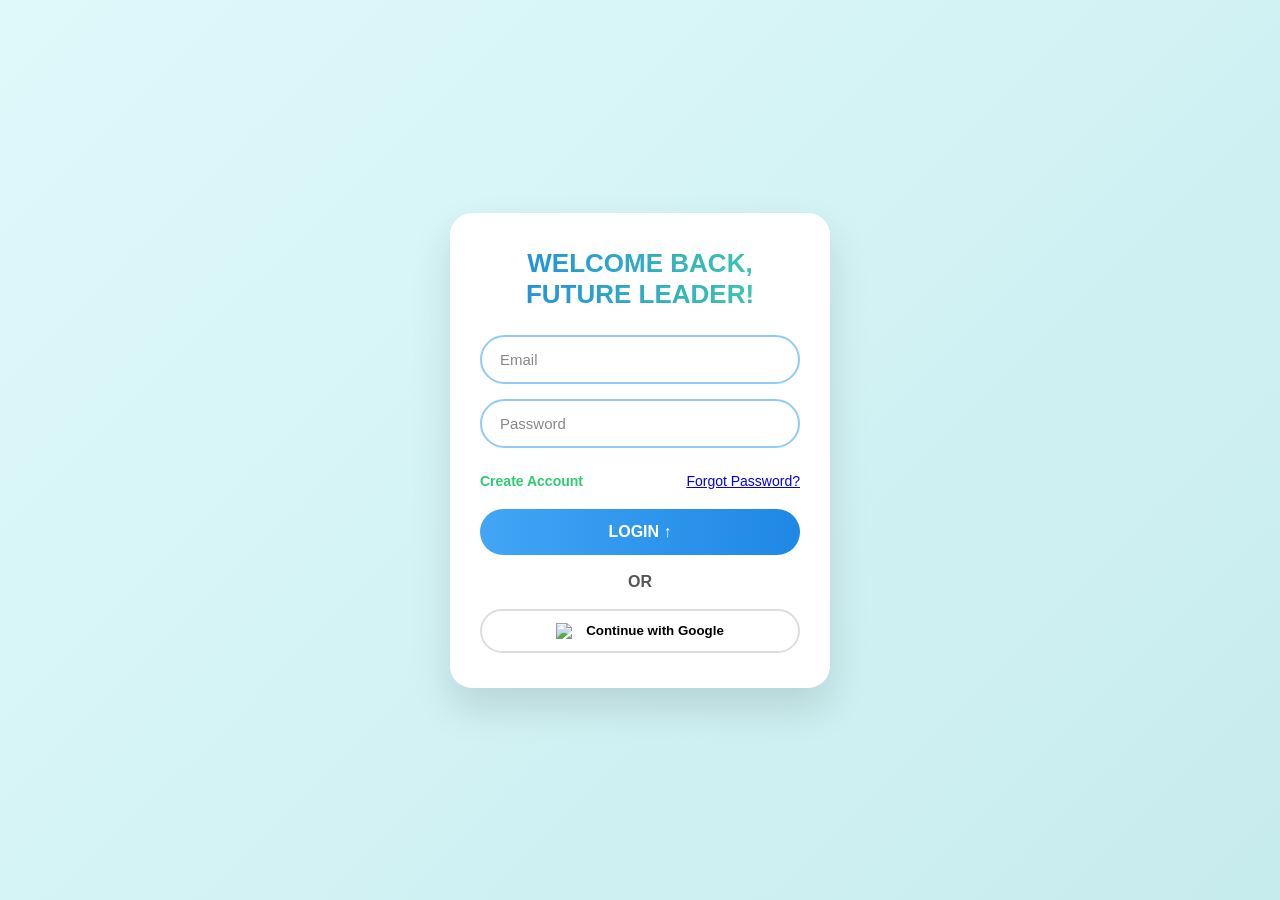
==== index.html @ 82f2adc5 "gamified learning platform" ====
<!DOCTYPE html>
<html lang="en">
<head>
  <meta charset="UTF-8">
  <title>Login | Gamified Learning</title>
  <link rel="stylesheet" href="style.css">
</head>
<body>

<div class="bg">
  <div class="card">
    <h2>WELCOME BACK,<br><span>FUTURE LEADER!</span></h2>

    <form id="loginForm">
      <input type="email" id="email" placeholder="Email" required>
      <input type="password" id="password" placeholder="Password" required>

      <div class="links">
        <a href="register.html" class="create">Create Account</a>
        <a href="forgot.html" class="forgot-link">Forgot Password?</a>
      </div>

      <!-- IMPORTANT: type="submit" -->
      <button type="submit" class="login-btn">LOGIN ↑</button>
    </form>

    <div class="or">OR</div>

    <!-- ✅ FIX: id added -->
    <button class="google" id="googleLoginBtn" type="button">
  <img src="https://cdn-icons-png.flaticon.com/512/2991/2991148.png">
  Continue with Google
</button>

  </div>
</div>

<!-- ✅ FIX: firebase.js MUST be loaded first -->
<script type="module" src="firebase.js"></script>
<script type="module" src="login.js"></script>

</body>
</html>
---- style.css ----
/* ================= RESET ================= */

* {
  margin: 0;
  padding: 0;
  box-sizing: border-box;
  font-family: "Segoe UI", sans-serif;
}

body {
  min-height: 100vh;
  background: linear-gradient(
    to bottom,
    #eaf9ff 0%,
    #eaf9ff 50%,
    #dff3f7 100%
  );
}

/* Center the card perfectly */
.container {
  min-height: 100vh;
  display: flex;
  justify-content: center;
  align-items: center;
}


.bg {
  min-height: 100vh;
  display: flex;
  justify-content: center;
  align-items: center;
  background: linear-gradient(135deg, #dff9fb, #c7ecee);
  position: relative;
  overflow: hidden;
}

/* Floating emojis */


/* ================= CARD ================= */
.card {
  width: 380px;
  background: #ffffff;
  border-radius: 22px;
  padding: 35px 30px;
  text-align: center;

  box-shadow: 0 20px 40px rgba(0, 0, 0, 0.12);
}



/* Card animation */
@keyframes popIn {
  0% {
    transform: scale(0.7);
    opacity: 0;
  }
  100% {
    transform: scale(1);
    opacity: 1;
  }
}

/* ================= HEADING ================= */
.card h2 {
  font-size: 26px;
  font-weight: 800;
  margin-bottom: 25px;
  color: #1e88e5; /* fallback */
  background: linear-gradient(90deg, #1e88e5, #43cea2);
  background-clip: text;
  -webkit-background-clip: text;
  color: transparent;
}


/* ================= INPUTS ================= */
input,
select {
  width: 100%;
  padding: 14px 18px;
  margin-bottom: 15px;
  border-radius: 30px;
  border: 2px solid #90caf9;
  outline: none;
  font-size: 15px;
  transition: 0.3s;
}

/* Placeholder */
input::placeholder {
  color: #888;
  font-weight: 500;
}

/* Hover effect */
input:hover,
select:hover {
  transform: scale(1.03);
}

/* Focus glow */
input:focus,
select:focus {
  border-color: #1e88e5;
  box-shadow: 0 0 10px rgba(30, 136, 229, 0.5);
}

/* Dropdown */
select {
  width: 100%;
  padding: 14px;
  border-radius: 30px;
  border: 2px solid #6ab7ff;
  font-size: 15px;
  outline: none;
  margin-bottom: 15px;
  background: #fff;
}

/* ================= LINKS ================= */
.links {
  display: flex;
  justify-content: space-between;
  margin: 10px 0 20px;
  font-size: 14px;
}

.create {
  color: #2ecc71;
  font-weight: 600;
  text-decoration: none;
}

.forgot {
  color: #e67e22;
  font-weight: 600;
  text-decoration: none;
}

.create:hover,
.forgot:hover {
  text-decoration: underline;
}

/* ================= BUTTON ================= */
.login-btn,
.register-btn {
  width: 100%;
  padding: 14px;
  border: none;
  border-radius: 30px;
  background: linear-gradient(90deg, #42a5f5, #1e88e5);
  color: #fff;
  font-size: 16px;
  font-weight: 700;
  cursor: pointer;
  transition: transform 0.2s, box-shadow 0.2s;
}

.login-btn:hover,
.register-btn:hover {
  transform: translateY(-3px);
  box-shadow: 0 10px 20px rgba(0, 0, 0, 0.25);
}

.login-btn:active,
.register-btn:active {
  transform: scale(0.95);
}

/* ================= OR ================= */
.or {
  margin: 18px 0;
  font-weight: 700;
  color: #555;
}

/* ================= GOOGLE BUTTON ================= */
.google {
  width: 100%;
  padding: 12px;
  border-radius: 30px;
  border: 2px solid #ddd;
  background: #fff;
  display: flex;
  align-items: center;
  justify-content: center;
  gap: 10px;
  font-weight: 600;
  cursor: pointer;
  transition: 0.3s;
}

.google img {
  width: 20px;
}

.google:hover {
  background: #f5f5f5;
}

/* ================= ERROR MESSAGE ================= */
.error {
  color: red;
  font-size: 14px;
  margin-bottom: 10px;
  animation: shake 0.4s;
}

@keyframes shake {
  0% {
    transform: translateX(0);
  }
  25% {
    transform: translateX(-5px);
  }
  50% {
    transform: translateX(5px);
  }
  75% {
    transform: translateX(-5px);
  }
  100% {
    transform: translateX(0);
  }
}

/* ================= REGISTER FOOTER ================= */
.footer-text {
  margin-top: 15px;
  font-size: 14px;
}

.footer-text a {
  color: #1e88e5;
  font-weight: 600;
  text-decoration: none;
}

.footer-text a:hover {
  text-decoration: underline;
}

/* ================= RESPONSIVE ================= */
@media (max-width: 450px) {
  .card {
    width: 90%;
    padding: 30px 20px;
  }
}

.btn {
  width: 100%;
  padding: 14px;
  margin-top: 15px;
  border: none;
  border-radius: 30px;
  font-size: 16px;
  font-weight: 600;
  cursor: pointer;
  color: white;
  background: linear-gradient(90deg, #4facfe, #00f2fe);
  box-shadow: 0 8px 20px rgba(79, 172, 254, 0.4);
  transition: all 0.3s ease;
}

.btn:hover {
  transform: translateY(-2px);
  box-shadow: 0 12px 25px rgba(79, 172, 254, 0.6);
}

.btn:active {
  transform: scale(0.98);
}
.btn {
  margin-bottom: 18px; /* Create Account button keezha space */
}

.login-text {
  margin-top: 10px; /* text mela space */
}
html {
  background: #eaf9ff;
}
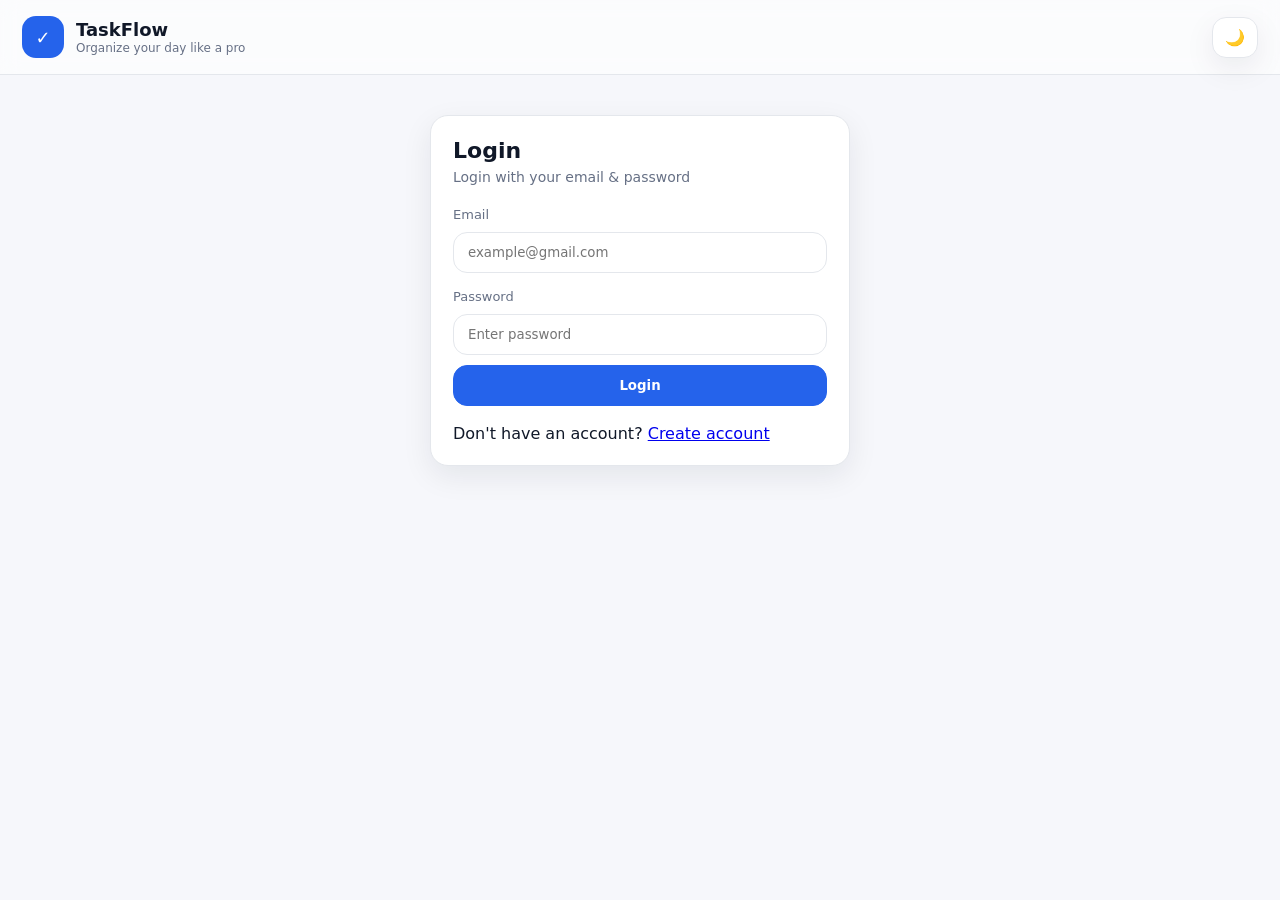
==== commit 9cfb5fe9: "taskflow" ====
--- a/index.html
+++ b/index.html
@@ -1,43 +1,50 @@
 <!DOCTYPE html>
 <html lang="en">
 <head>
-  <meta charset="UTF-8">
-  <title>Login | Gamified Learning</title>
-  <link rel="stylesheet" href="style.css">
+  <meta charset="UTF-8" />
+  <meta name="viewport" content="width=device-width, initial-scale=1.0" />
+  <title>TaskFlow | Login</title>
+  <link rel="stylesheet" href="style.css" />
 </head>
 <body>
+  <header class="topbar">
+    <div class="brand">
+      <div class="logo">✓</div>
+      <div>
+        <h1>TaskFlow</h1>
+        <p>Organize your day like a pro</p>
+      </div>
+    </div>
 
-<div class="bg">
-  <div class="card">
-    <h2>WELCOME BACK,<br><span>FUTURE LEADER!</span></h2>
+    <button class="theme-btn" id="themeToggle" title="Toggle Theme">
+      🌙
+    </button>
+  </header>
 
-    <form id="loginForm">
-      <input type="email" id="email" placeholder="Email" required>
-      <input type="password" id="password" placeholder="Password" required>
+  <main class="auth-wrap">
+    <section class="card auth-card">
+      <h2>Login</h2>
+      <p class="muted">Login with your email & password</p>
 
-      <div class="links">
-        <a href="register.html" class="create">Create Account</a>
-        <a href="forgot.html" class="forgot-link">Forgot Password?</a>
-      </div>
+      <form id="loginForm" class="form">
+        <label>Email</label>
+        <input type="email" id="email" placeholder="example@gmail.com" required />
 
-      <!-- IMPORTANT: type="submit" -->
-      <button type="submit" class="login-btn">LOGIN ↑</button>
-    </form>
+        <label>Password</label>
+        <input type="password" id="password" placeholder="Enter password" required />
 
-    <div class="or">OR</div>
+        <button type="submit" class="btn primary">Login</button>
+      </form>
 
-    <!-- ✅ FIX: id added -->
-    <button class="google" id="googleLoginBtn" type="button">
-  <img src="https://cdn-icons-png.flaticon.com/512/2991/2991148.png">
-  Continue with Google
-</button>
+      <p class="link-text">
+  Don't have an account?
+  <a href="register.html">Create account</a>
+</p>
 
-  </div>
-</div>
+    </section>
+  </main>
+  
 
-<!-- ✅ FIX: firebase.js MUST be loaded first -->
-<script type="module" src="firebase.js"></script>
-<script type="module" src="login.js"></script>
-
+  <script src="app.js"></script>
 </body>
 </html>
--- a/style.css
+++ b/style.css
@@ -1,289 +1,370 @@
-/* ================= RESET ================= */
+/* Search */
+.search-wrap {
+  margin-bottom: 14px;
+}
+.search-wrap input {
+  width: 100%;
+}
+
+/* Task actions */
+.task-actions {
+  display: flex;
+  gap: 8px;
+  align-items: center;
+}
+
+.icon-btn {
+  padding: 8px 10px;
+  border-radius: 12px;
+  border: 1px solid var(--border);
+  background: transparent;
+  cursor: pointer;
+  font-weight: 800;
+  transition: 0.2s;
+}
+
+.icon-btn:hover {
+  transform: translateY(-1px);
+  border-color: var(--primary);
+}
+
+/* Toast */
+.toast {
+  position: fixed;
+  bottom: 20px;
+  right: 20px;
+  background: var(--card);
+  border: 1px solid var(--border);
+  box-shadow: var(--shadow);
+  padding: 12px 14px;
+  border-radius: 16px;
+  font-weight: 800;
+  color: var(--text);
+  z-index: 9999;
+  min-width: 220px;
+}
+
+.toast.success {
+  border-color: #22c55e;
+}
+
+.toast.error {
+  border-color: var(--danger);
+}
+
+:root {
+  --bg: #f6f7fb;
+  --card: #ffffff;
+  --text: #101828;
+  --muted: #667085;
+  --border: #e4e7ec;
+  --primary: #2563eb;
+  --danger: #ef4444;
+  --shadow: 0 10px 30px rgba(16, 24, 40, 0.08);
+}
+
+body.dark {
+  --bg: #0b1220;
+  --card: #111a2e;
+  --text: #e5e7eb;
+  --muted: #94a3b8;
+  --border: #24304a;
+  --primary: #60a5fa;
+  --danger: #f87171;
+  --shadow: 0 10px 30px rgba(0, 0, 0, 0.4);
+}
 
 * {
   margin: 0;
   padding: 0;
   box-sizing: border-box;
-  font-family: "Segoe UI", sans-serif;
+  font-family: system-ui, -apple-system, Segoe UI, Roboto, Arial, sans-serif;
 }
 
 body {
+  background: var(--bg);
+  color: var(--text);
   min-height: 100vh;
-  background: linear-gradient(
-    to bottom,
-    #eaf9ff 0%,
-    #eaf9ff 50%,
-    #dff3f7 100%
-  );
-}
-
-/* Center the card perfectly */
+}
+
+.topbar {
+  display: flex;
+  justify-content: space-between;
+  align-items: center;
+  padding: 16px 22px;
+  border-bottom: 1px solid var(--border);
+  position: sticky;
+  top: 0;
+  background: rgba(255, 255, 255, 0.6);
+  backdrop-filter: blur(10px);
+}
+
+body.dark .topbar {
+  background: rgba(17, 26, 46, 0.7);
+}
+
+.brand {
+  display: flex;
+  gap: 12px;
+  align-items: center;
+}
+
+.logo {
+  width: 42px;
+  height: 42px;
+  border-radius: 14px;
+  background: var(--primary);
+  display: grid;
+  place-items: center;
+  color: white;
+  font-size: 18px;
+  font-weight: 800;
+}
+
+.brand h1 {
+  font-size: 18px;
+  line-height: 1.2;
+}
+
+.brand p {
+  font-size: 12px;
+  color: var(--muted);
+}
+
+.top-actions {
+  display: flex;
+  align-items: center;
+  gap: 10px;
+}
+
+.theme-btn {
+  border: 1px solid var(--border);
+  background: var(--card);
+  padding: 10px 12px;
+  border-radius: 14px;
+  cursor: pointer;
+  box-shadow: var(--shadow);
+  font-size: 16px;
+}
+
 .container {
-  min-height: 100vh;
-  display: flex;
-  justify-content: center;
-  align-items: center;
-}
-
-
-.bg {
-  min-height: 100vh;
-  display: flex;
-  justify-content: center;
-  align-items: center;
-  background: linear-gradient(135deg, #dff9fb, #c7ecee);
-  position: relative;
-  overflow: hidden;
-}
-
-/* Floating emojis */
-
-
-/* ================= CARD ================= */
+  width: min(900px, 92%);
+  margin: 22px auto;
+}
+
+.auth-wrap {
+  display: grid;
+  place-items: center;
+  padding: 40px 16px;
+}
+
 .card {
-  width: 380px;
-  background: #ffffff;
-  border-radius: 22px;
-  padding: 35px 30px;
+  background: var(--card);
+  border: 1px solid var(--border);
+  border-radius: 18px;
+  box-shadow: var(--shadow);
+  padding: 22px;
+}
+
+.auth-card {
+  width: min(420px, 95%);
+}
+
+h2 {
+  font-size: 22px;
+  margin-bottom: 6px;
+}
+
+.muted {
+  color: var(--muted);
+  font-size: 14px;
+  margin-bottom: 16px;
+}
+
+.form {
+  display: grid;
+  gap: 10px;
+}
+
+label {
+  font-size: 13px;
+  color: var(--muted);
+  margin-top: 6px;
+}
+
+input, select {
+  padding: 12px 14px;
+  border-radius: 14px;
+  border: 1px solid var(--border);
+  background: transparent;
+  color: var(--text);
+  outline: none;
+}
+
+input:focus, select:focus {
+  border-color: var(--primary);
+}
+
+.btn {
+  padding: 12px 14px;
+  border-radius: 14px;
+  border: 1px solid var(--border);
+  cursor: pointer;
+  font-weight: 700;
+  transition: 0.2s;
+}
+
+.btn.primary {
+  background: var(--primary);
+  border-color: var(--primary);
+  color: white;
+}
+
+.btn.primary:hover {
+  transform: translateY(-1px);
+}
+
+.btn.danger {
+  background: var(--danger);
+  border-color: var(--danger);
+  color: white;
+}
+
+.btn.small {
+  padding: 10px 12px;
+  border-radius: 12px;
+  font-size: 13px;
+}
+
+.btn.ghost {
+  background: transparent;
+}
+
+.hint {
+  margin-top: 14px;
+  padding: 12px;
+  border-radius: 14px;
+  border: 1px dashed var(--border);
+  color: var(--muted);
+  font-size: 13px;
+}
+
+.task-header {
+  display: flex;
+  justify-content: space-between;
+  align-items: center;
+  gap: 12px;
+  margin-bottom: 14px;
+}
+
+.filters {
+  display: flex;
+  gap: 10px;
+  margin-bottom: 16px;
+  flex-wrap: wrap;
+}
+
+.chip {
+  padding: 8px 12px;
+  border-radius: 999px;
+  border: 1px solid var(--border);
+  background: transparent;
+  cursor: pointer;
+  font-weight: 700;
+  color: var(--muted);
+}
+
+.chip.active {
+  color: white;
+  background: var(--primary);
+  border-color: var(--primary);
+}
+
+.task-list {
+  display: grid;
+  gap: 12px;
+}
+
+.task-item {
+  display: flex;
+  align-items: center;
+  justify-content: space-between;
+  gap: 12px;
+  padding: 14px;
+  border: 1px solid var(--border);
+  border-radius: 16px;
+}
+
+.task-left {
+  display: flex;
+  align-items: flex-start;
+  gap: 12px;
+}
+
+.task-left input[type="checkbox"] {
+  width: 20px;
+  height: 20px;
+  margin-top: 2px;
+}
+
+.task-title {
+  font-weight: 800;
+  font-size: 15px;
+}
+
+.task-meta {
+  font-size: 12px;
+  color: var(--muted);
+  margin-top: 4px;
+}
+
+.badge {
+  padding: 6px 10px;
+  border-radius: 999px;
+  font-size: 12px;
+  font-weight: 800;
+  border: 1px solid var(--border);
+}
+
+.badge.high { border-color: #ef4444; }
+.badge.medium { border-color: #f59e0b; }
+.badge.low { border-color: #10b981; }
+
+.center {
   text-align: center;
-
-  box-shadow: 0 20px 40px rgba(0, 0, 0, 0.12);
-}
-
-
-
-/* Card animation */
-@keyframes popIn {
-  0% {
-    transform: scale(0.7);
-    opacity: 0;
-  }
-  100% {
-    transform: scale(1);
-    opacity: 1;
-  }
-}
-
-/* ================= HEADING ================= */
-.card h2 {
-  font-size: 26px;
-  font-weight: 800;
-  margin-bottom: 25px;
-  color: #1e88e5; /* fallback */
-  background: linear-gradient(90deg, #1e88e5, #43cea2);
-  background-clip: text;
-  -webkit-background-clip: text;
-  color: transparent;
-}
-
-
-/* ================= INPUTS ================= */
-input,
-select {
+}
+
+.hidden {
+  display: none;
+}
+/* Login button & create account gap */
+.primary-btn{
+  margin-bottom: 20px;
+}
+
+.link-text{
+  margin-top: 18px;
+}
+.primary-btn{
   width: 100%;
-  padding: 14px 18px;
-  margin-bottom: 15px;
-  border-radius: 30px;
-  border: 2px solid #90caf9;
-  outline: none;
-  font-size: 15px;
-  transition: 0.3s;
-}
-
-/* Placeholder */
-input::placeholder {
-  color: #888;
-  font-weight: 500;
-}
-
-/* Hover effect */
-input:hover,
-select:hover {
-  transform: scale(1.03);
-}
-
-/* Focus glow */
-input:focus,
-select:focus {
-  border-color: #1e88e5;
-  box-shadow: 0 0 10px rgba(30, 136, 229, 0.5);
-}
-
-/* Dropdown */
-select {
-  width: 100%;
-  padding: 14px;
-  border-radius: 30px;
-  border: 2px solid #6ab7ff;
-  font-size: 15px;
-  outline: none;
-  margin-bottom: 15px;
-  background: #fff;
-}
-
-/* ================= LINKS ================= */
-.links {
-  display: flex;
-  justify-content: space-between;
-  margin: 10px 0 20px;
-  font-size: 14px;
-}
-
-.create {
-  color: #2ecc71;
-  font-weight: 600;
-  text-decoration: none;
-}
-
-.forgot {
-  color: #e67e22;
-  font-weight: 600;
-  text-decoration: none;
-}
-
-.create:hover,
-.forgot:hover {
-  text-decoration: underline;
-}
-
-/* ================= BUTTON ================= */
-.login-btn,
-.register-btn {
-  width: 100%;
-  padding: 14px;
+  padding: 14px 16px;
   border: none;
-  border-radius: 30px;
-  background: linear-gradient(90deg, #42a5f5, #1e88e5);
-  color: #fff;
-  font-size: 16px;
-  font-weight: 700;
-  cursor: pointer;
-  transition: transform 0.2s, box-shadow 0.2s;
-}
-
-.login-btn:hover,
-.register-btn:hover {
-  transform: translateY(-3px);
-  box-shadow: 0 10px 20px rgba(0, 0, 0, 0.25);
-}
-
-.login-btn:active,
-.register-btn:active {
-  transform: scale(0.95);
-}
-
-/* ================= OR ================= */
-.or {
-  margin: 18px 0;
-  font-weight: 700;
-  color: #555;
-}
-
-/* ================= GOOGLE BUTTON ================= */
-.google {
-  width: 100%;
-  padding: 12px;
-  border-radius: 30px;
-  border: 2px solid #ddd;
-  background: #fff;
-  display: flex;
-  align-items: center;
-  justify-content: center;
-  gap: 10px;
-  font-weight: 600;
-  cursor: pointer;
-  transition: 0.3s;
-}
-
-.google img {
-  width: 20px;
-}
-
-.google:hover {
-  background: #f5f5f5;
-}
-
-/* ================= ERROR MESSAGE ================= */
-.error {
-  color: red;
-  font-size: 14px;
-  margin-bottom: 10px;
-  animation: shake 0.4s;
-}
-
-@keyframes shake {
-  0% {
-    transform: translateX(0);
-  }
-  25% {
-    transform: translateX(-5px);
-  }
-  50% {
-    transform: translateX(5px);
-  }
-  75% {
-    transform: translateX(-5px);
-  }
-  100% {
-    transform: translateX(0);
-  }
-}
-
-/* ================= REGISTER FOOTER ================= */
-.footer-text {
-  margin-top: 15px;
-  font-size: 14px;
-}
-
-.footer-text a {
-  color: #1e88e5;
-  font-weight: 600;
-  text-decoration: none;
-}
-
-.footer-text a:hover {
-  text-decoration: underline;
-}
-
-/* ================= RESPONSIVE ================= */
-@media (max-width: 450px) {
-  .card {
-    width: 90%;
-    padding: 30px 20px;
-  }
-}
-
-.btn {
-  width: 100%;
-  padding: 14px;
-  margin-top: 15px;
-  border: none;
-  border-radius: 30px;
+  border-radius: 14px;
   font-size: 16px;
   font-weight: 600;
   cursor: pointer;
-  color: white;
-  background: linear-gradient(90deg, #4facfe, #00f2fe);
-  box-shadow: 0 8px 20px rgba(79, 172, 254, 0.4);
-  transition: all 0.3s ease;
-}
-
-.btn:hover {
-  transform: translateY(-2px);
-  box-shadow: 0 12px 25px rgba(79, 172, 254, 0.6);
-}
-
-.btn:active {
-  transform: scale(0.98);
-}
-.btn {
-  margin-bottom: 18px; /* Create Account button keezha space */
-}
-
-.login-text {
-  margin-top: 10px; /* text mela space */
-}
-html {
-  background: #eaf9ff;
-}
-
+
+  background: #5ea3ff;
+  color: white;
+
+  transition: 0.2s ease;
+}
+
+.primary-btn:hover{
+  transform: translateY(-1px);
+  filter: brightness(1.05);
+}
+
+.primary-btn:active{
+  transform: translateY(0px);
+}
